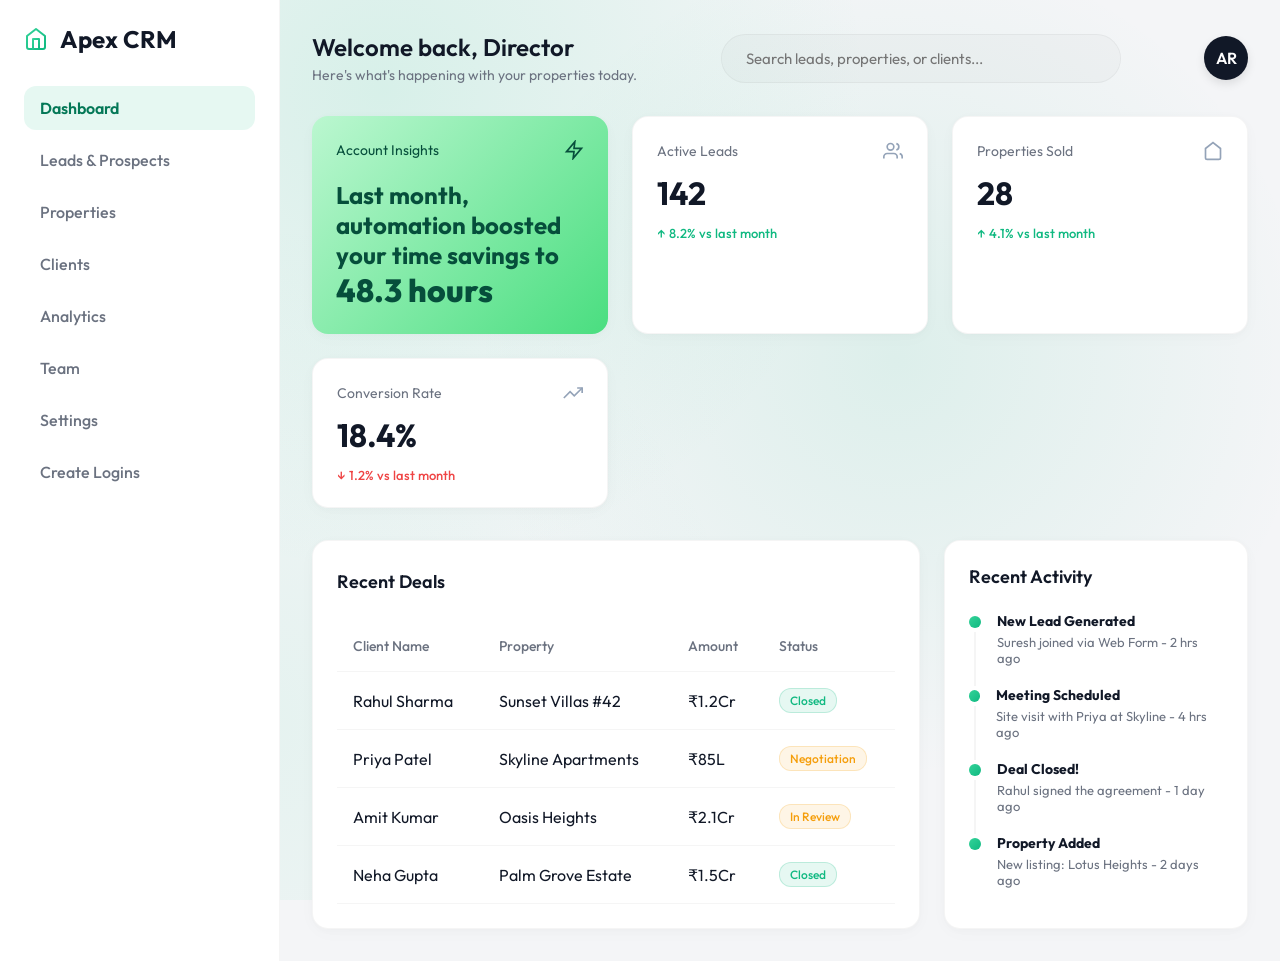
==== index.html @ 9a82abf2 "Add Create Logins option to sidebar across all HTML pages" ====
<!DOCTYPE html>
<html lang="en">
<head>
    <meta charset="UTF-8">
    <meta name="viewport" content="width=device-width, initial-scale=1.0">
    <title>Apex CRM - Dashboard</title>
    <link href="https://fonts.googleapis.com/css2?family=Outfit:wght@300;400;500;600;700&display=swap" rel="stylesheet">
    <link rel="stylesheet" href="styles.css">
</head>
<body>
    <div class="animated-bg"></div>

    <!-- Sidebar -->
    <aside class="sidebar">
        <div class="logo">
            <svg width="24" height="24" viewBox="0 0 24 24" fill="none" stroke="url(#gradient)" stroke-width="2" stroke-linecap="round" stroke-linejoin="round">
                <defs>
                    <linearGradient id="gradient" x1="0%" y1="0%" x2="100%" y2="100%">
                        <stop offset="0%" stop-color="#3b82f6" />
                        <stop offset="100%" stop-color="#8b5cf6" />
                    </linearGradient>
                </defs>
                <path d="M3 9l9-7 9 7v11a2 2 0 0 1-2 2H5a2 2 0 0 1-2-2z"></path>
                <polyline points="9 22 9 12 15 12 15 22"></polyline>
            </svg>
            Apex CRM
        </div>

        <ul class="nav-links">
            <li><a href="index.html" class="active">Dashboard</a></li>
            <li><a href="leads.html">Leads & Prospects</a></li>
            <li><a href="properties.html">Properties</a></li>
            <li><a href="clients.html">Clients</a></li>
            <li><a href="analytics.html">Analytics</a></li>
            <li><a href="team.html">Team</a></li>
            <li><a href="settings.html">Settings</a></li>
            <li><a href="create-logins.html">Create Logins</a></li>
        </ul>
    </aside>

    <!-- Main Content -->
    <main class="main-content">
        <header>
            <div>
                <h1 style="font-size: 24px; font-weight: 600;">Welcome back, Director</h1>
                <p style="color: var(--text-secondary); font-size: 14px; margin-top: 4px;">Here's what's happening with your properties today.</p>
            </div>
            
            <div class="search-bar">
                <input type="text" placeholder="Search leads, properties, or clients...">
            </div>

            <div class="user-profile">
                <div class="avatar">AR</div>
            </div>
        </header>

        <!-- Stats Grid -->
        <div class="stats-grid">
            <div class="stat-card glass bg-highlight">
                <div class="stat-header">
                    <span>Account Insights</span>
                    <svg width="20" height="20" viewBox="0 0 24 24" fill="none" stroke="currentColor" stroke-width="2"><path d="M13 2L3 14h9l-1 8 10-12h-9l1-8z"/></svg>
                </div>
                <div class="stat-value" style="font-size: 24px; margin-top: 8px;">Last month, automation boosted your time savings to <strong style="font-size: 32px; font-weight: 800;">48.3 hours</strong></div>
            </div>

            <div class="stat-card glass">
                <div class="stat-header">
                    <span>Active Leads</span>
                    <svg width="20" height="20" viewBox="0 0 24 24" fill="none" stroke="#94a3b8" stroke-width="2"><path d="M17 21v-2a4 4 0 0 0-4-4H5a4 4 0 0 0-4 4v2"></path><circle cx="9" cy="7" r="4"></circle><path d="M23 21v-2a4 4 0 0 0-3-3.87"></path><path d="M16 3.13a4 4 0 0 1 0 7.75"></path></svg>
                </div>
                <div class="stat-value">142</div>
                <div class="trend up">↑ 8.2% vs last month</div>
            </div>

            <div class="stat-card glass">
                <div class="stat-header">
                    <span>Properties Sold</span>
                    <svg width="20" height="20" viewBox="0 0 24 24" fill="none" stroke="#94a3b8" stroke-width="2"><path d="M3 9l9-7 9 7v11a2 2 0 0 1-2 2H5a2 2 0 0 1-2-2z"></path></svg>
                </div>
                <div class="stat-value">28</div>
                <div class="trend up">↑ 4.1% vs last month</div>
            </div>

            <div class="stat-card glass">
                <div class="stat-header">
                    <span>Conversion Rate</span>
                    <svg width="20" height="20" viewBox="0 0 24 24" fill="none" stroke="#94a3b8" stroke-width="2"><polyline points="23 6 13.5 15.5 8.5 10.5 1 18"></polyline><polyline points="17 6 23 6 23 12"></polyline></svg>
                </div>
                <div class="stat-value">18.4%</div>
                <div class="trend down">↓ 1.2% vs last month</div>
            </div>
        </div>

        <!-- Charts and Tables -->
        <div class="content-grid">
            <div class="panel glass">
                <div class="panel-header">
                    <h3 class="panel-title">Recent Deals</h3>
                    <button style="background: rgba(255,255,255,0.1); border: none; color: white; padding: 8px 16px; border-radius: 8px; cursor: pointer;">View All</button>
                </div>
                <table class="data-table">
                    <thead>
                        <tr>
                            <th>Client Name</th>
                            <th>Property</th>
                            <th>Amount</th>
                            <th>Status</th>
                        </tr>
                    </thead>
                    <tbody>
                        <tr>
                            <td>Rahul Sharma</td>
                            <td>Sunset Villas #42</td>
                            <td>₹1.2Cr</td>
                            <td><span class="status-badge status-active">Closed</span></td>
                        </tr>
                        <tr>
                            <td>Priya Patel</td>
                            <td>Skyline Apartments</td>
                            <td>₹85L</td>
                            <td><span class="status-badge status-pending">Negotiation</span></td>
                        </tr>
                        <tr>
                            <td>Amit Kumar</td>
                            <td>Oasis Heights</td>
                            <td>₹2.1Cr</td>
                            <td><span class="status-badge status-pending">In Review</span></td>
                        </tr>
                        <tr>
                            <td>Neha Gupta</td>
                            <td>Palm Grove Estate</td>
                            <td>₹1.5Cr</td>
                            <td><span class="status-badge status-active">Closed</span></td>
                        </tr>
                    </tbody>
                </table>
            </div>

            <div class="panel glass">
                <div class="panel-header">
                    <h3 class="panel-title">Recent Activity</h3>
                </div>
                <div class="timeline">
                    <div class="timeline-item">
                        <div class="timeline-dot"></div>
                        <div class="timeline-content">
                            <h4>New Lead Generated</h4>
                            <p>Suresh joined via Web Form - 2 hrs ago</p>
                        </div>
                    </div>
                    <div class="timeline-item">
                        <div class="timeline-dot"></div>
                        <div class="timeline-content">
                            <h4>Meeting Scheduled</h4>
                            <p>Site visit with Priya at Skyline - 4 hrs ago</p>
                        </div>
                    </div>
                    <div class="timeline-item">
                        <div class="timeline-dot"></div>
                        <div class="timeline-content">
                            <h4>Deal Closed!</h4>
                            <p>Rahul signed the agreement - 1 day ago</p>
                        </div>
                    </div>
                    <div class="timeline-item">
                        <div class="timeline-dot"></div>
                        <div class="timeline-content">
                            <h4>Property Added</h4>
                            <p>New listing: Lotus Heights - 2 days ago</p>
                        </div>
                    </div>
                </div>
            </div>
        </div>
    </main>
</body>
</html>
---- styles.css ----
:root {
    --bg-color: #f4f5f7;
    --surface-color: #ffffff;
    --surface-border: rgba(0, 0, 0, 0.04);
    --text-primary: #111827;
    --text-secondary: #6b7280;
    --accent-gradient: linear-gradient(135deg, #34d399 0%, #10b981 100%);
    --accent-color: #10b981;
    --danger: #ef4444;
    --success: #10b981;
    --warning: #f59e0b;
}

* {
    margin: 0;
    padding: 0;
    box-sizing: border-box;
    font-family: 'Outfit', sans-serif;
}

body {
    background-color: var(--bg-color);
    color: var(--text-primary);
    min-height: 100vh;
    display: flex;
    overflow: hidden;
}

/* Clean Card utility */
.glass {
    background: var(--surface-color);
    border: 1px solid var(--surface-border);
    border-radius: 16px;
    box-shadow: 0 4px 20px rgba(0, 0, 0, 0.02), 0 2px 8px rgba(0, 0, 0, 0.02);
}

/* Sidebar */
.sidebar {
    width: 280px;
    padding: 24px;
    display: flex;
    flex-direction: column;
    gap: 32px;
    border-right: 1px solid var(--surface-border);
    background: #ffffff;
    z-index: 10;
}

.logo {
    font-size: 24px;
    font-weight: 700;
    color: var(--text-primary);
    display: flex;
    align-items: center;
    gap: 12px;
}

.logo svg stop:first-child { stop-color: #34d399; }
.logo svg stop:last-child { stop-color: #10b981; }

.nav-links {
    display: flex;
    flex-direction: column;
    gap: 8px;
    list-style: none;
}

.nav-links li a {
    display: flex;
    align-items: center;
    gap: 16px;
    padding: 12px 16px;
    color: var(--text-secondary);
    text-decoration: none;
    border-radius: 12px;
    transition: all 0.3s ease;
    font-weight: 500;
}

.nav-links li a:hover {
    background: rgba(16, 185, 129, 0.05);
    color: var(--text-primary);
    transform: translateX(4px);
}

.nav-links li a.active {
    background: rgba(16, 185, 129, 0.1);
    color: #047857;
    font-weight: 600;
}

/* Main Content */
.main-content {
    flex: 1;
    padding: 32px;
    overflow-y: auto;
    display: flex;
    flex-direction: column;
    gap: 32px;
}

/* Header */
header {
    display: flex;
    justify-content: space-between;
    align-items: center;
}

.search-bar {
    position: relative;
    width: 400px;
}

.search-bar input {
    width: 100%;
    padding: 14px 24px;
    border-radius: 30px;
    border: 1px solid var(--surface-border);
    background: rgba(0, 0, 0, 0.02);
    color: var(--text-primary);
    font-size: 15px;
    transition: all 0.3s ease;
}

.search-bar input:focus {
    outline: none;
    border-color: rgba(37, 99, 235, 0.3);
    background: white;
    box-shadow: 0 0 0 4px rgba(37, 99, 235, 0.1);
}

.user-profile {
    display: flex;
    align-items: center;
    gap: 16px;
}

.avatar {
    width: 44px;
    height: 44px;
    border-radius: 50%;
    background: #111827;
    color: white;
    display: flex;
    align-items: center;
    justify-content: center;
    font-weight: 600;
    font-size: 16px;
    box-shadow: 0 4px 10px rgba(0, 0, 0, 0.1);
    cursor: pointer;
    transition: transform 0.3s ease;
}

.avatar:hover {
    transform: scale(1.05);
}

/* Dashboard Grid */
.stats-grid {
    display: grid;
    grid-template-columns: repeat(auto-fit, minmax(240px, 1fr));
    gap: 24px;
}

.stat-card {
    padding: 24px;
    display: flex;
    flex-direction: column;
    gap: 12px;
    transition: transform 0.3s ease, box-shadow 0.3s ease;
}

.stat-card:hover {
    transform: translateY(-5px);
    box-shadow: 0 15px 35px rgba(0, 0, 0, 0.05);
}

.stat-header {
    display: flex;
    justify-content: space-between;
    align-items: center;
    color: var(--text-secondary);
    font-size: 14px;
}

.stat-value {
    font-size: 32px;
    font-weight: 700;
}

.trend {
    font-size: 13px;
    font-weight: 500;
    display: flex;
    align-items: center;
    gap: 4px;
}

.trend.up { color: var(--success); }
.trend.down { color: var(--danger); }

/* Tables & Charts area */
.content-grid {
    display: grid;
    grid-template-columns: 2fr 1fr;
    gap: 24px;
}

.panel {
    padding: 24px;
}

.panel-header {
    display: flex;
    justify-content: space-between;
    align-items: center;
    margin-bottom: 24px;
}

.panel-title {
    font-size: 18px;
    font-weight: 600;
}

/* Table */
.data-table {
    width: 100%;
    border-collapse: collapse;
}

.data-table th, .data-table td {
    padding: 16px;
    text-align: left;
    border-bottom: 1px solid var(--surface-border);
}

.data-table th {
    color: var(--text-secondary);
    font-weight: 500;
    font-size: 14px;
}

.data-table tr {
    transition: background 0.3s ease;
}

.data-table tr:hover {
    background: rgba(0, 0, 0, 0.01);
}

.status-badge {
    padding: 6px 12px;
    border-radius: 20px;
    font-size: 12px;
    font-weight: 500;
}

.status-active { background: rgba(16, 185, 129, 0.1); color: var(--success); border: 1px solid rgba(16, 185, 129, 0.2); }
.status-pending { background: rgba(245, 158, 11, 0.1); color: var(--warning); border: 1px solid rgba(245, 158, 11, 0.2); }

/* Activity Timeline */
.timeline {
    display: flex;
    flex-direction: column;
    gap: 20px;
}

.timeline-item {
    display: flex;
    gap: 16px;
    position: relative;
}

.timeline-item::before {
    content: '';
    position: absolute;
    left: 5px;
    top: 20px;
    bottom: -20px;
    width: 2px;
    background: var(--surface-border);
}

.timeline-item:last-child::before {
    display: none;
}

.timeline-dot {
    width: 12px;
    height: 12px;
    border-radius: 50%;
    background: var(--accent-gradient);
    margin-top: 4px;
    position: relative;
    z-index: 1;
    box-shadow: 0 0 0 4px rgba(255, 255, 255, 0.8);
}

.timeline-content h4 {
    font-size: 14px;
    margin-bottom: 4px;
}

.timeline-content p {
    font-size: 13px;
    color: var(--text-secondary);
}

.animated-bg {
    position: absolute;
    top: 0; left: 0; right: 0; bottom: 0;
    z-index: -1;
    background: 
        radial-gradient(circle at 30% 10%, rgba(52, 211, 153, 0.15) 0%, transparent 40%),
        radial-gradient(circle at 70% 40%, rgba(16, 185, 129, 0.1) 0%, transparent 40%),
        radial-gradient(circle at 20% 80%, rgba(52, 211, 153, 0.08) 0%, transparent 40%);
    animation: pulseBg 15s ease-in-out infinite alternate;
}

@keyframes pulseBg {
    0% { transform: scale(1) translate(0, 0); opacity: 0.7; }
    100% { transform: scale(1.05) translate(20px, -20px); opacity: 1; }
}

/* Kanban Board for Leads */
.kanban-board {
    display: grid;
    grid-template-columns: repeat(auto-fit, minmax(280px, 1fr));
    gap: 24px;
    align-items: start;
}

.kanban-column {
    display: flex;
    flex-direction: column;
    gap: 16px;
}

.kanban-header {
    font-weight: 600;
    font-size: 16px;
    padding-bottom: 8px;
    border-bottom: 2px solid var(--surface-border);
    display: flex;
    justify-content: space-between;
}

.kanban-card {
    padding: 16px;
    display: flex;
    flex-direction: column;
    gap: 8px;
    cursor: grab;
    background: white;
    border: 1px solid var(--surface-border);
    box-shadow: 0 4px 12px rgba(0,0,0,0.02);
}

.kanban-card h4 {
    font-size: 15px;
    margin-bottom: 4px;
}
.kanban-card p {
    font-size: 13px;
    color: var(--text-secondary);
}

/* Property Grid */
.property-grid {
    display: grid;
    grid-template-columns: repeat(auto-fill, minmax(300px, 1fr));
    gap: 24px;
}

.property-card {
    overflow: hidden;
    display: flex;
    flex-direction: column;
    background: white;
    box-shadow: 0 8px 24px rgba(0,0,0,0.04);
}

.property-image {
    height: 180px;
    background: linear-gradient(135deg, #e2e8f0, #cbd5e1);
    position: relative;
}

.property-price {
    position: absolute;
    bottom: 12px;
    right: 12px;
    background: rgba(255,255,255,0.9);
    padding: 6px 12px;
    border-radius: 8px;
    font-weight: 600;
    backdrop-filter: blur(4px);
    color: var(--text-primary);
    box-shadow: 0 4px 12px rgba(0,0,0,0.1);
}

.property-details {
    padding: 20px;
    display: flex;
    flex-direction: column;
    gap: 8px;
}

.property-meta {
    display: flex;
    gap: 16px;
    color: var(--text-secondary);
    font-size: 13px;
    margin-top: 8px;
}

/* Forms */
.form-group {
    display: flex;
    flex-direction: column;
    gap: 8px;
    margin-bottom: 20px;
}

.form-group label {
    font-size: 14px;
    color: var(--text-secondary);
    font-weight: 500;
}

.form-group input, .form-group select, .form-group textarea {
    padding: 12px 16px;
    border-radius: 12px;
    border: 1px solid var(--surface-border);
    background: rgba(0, 0, 0, 0.02);
    color: var(--text-primary);
    font-family: 'Outfit', sans-serif;
    transition: all 0.3s ease;
}

.form-group input:focus, .form-group select:focus, .form-group textarea:focus {
    outline: none;
    border-color: rgba(37, 99, 235, 0.3);
    background: white;
    box-shadow: 0 0 0 4px rgba(37, 99, 235, 0.1);
}

.btn {
    padding: 12px 24px;
    border-radius: 12px;
    border: none;
    font-weight: 600;
    cursor: pointer;
    transition: all 0.3s ease;
    font-family: 'Outfit', sans-serif;
}

.btn-primary {
    background: #111827;
    color: white;
    box-shadow: 0 4px 15px rgba(0, 0, 0, 0.1);
}

.btn-primary:hover {
    transform: translateY(-2px);
    box-shadow: 0 6px 20px rgba(0, 0, 0, 0.15);
}

/* Insight Highlight Card */
.bg-highlight {
    background: linear-gradient(135deg, #bbf7d0 0%, #4ade80 100%);
    color: #064e3b;
    border: none;
}
.bg-highlight .stat-header, .bg-highlight .stat-header svg, .bg-highlight .trend {
    color: #064e3b;
    stroke: #064e3b;
}
.bg-highlight .trend.up { color: #022c22; font-weight: 600; }

.btn-secondary {
    background: white;
    color: var(--text-primary);
    border: 1px solid var(--surface-border);
    box-shadow: 0 2px 8px rgba(0,0,0,0.02);
}

.btn-secondary:hover {
    background: #f8fafc;
}

/* Modal Styles */
.modal-overlay {
    position: fixed;
    top: 0;
    left: 0;
    width: 100%;
    height: 100%;
    background: rgba(17, 24, 39, 0.4);
    backdrop-filter: blur(4px);
    display: flex;
    align-items: center;
    justify-content: center;
    z-index: 1000;
    opacity: 0;
    pointer-events: none;
    transition: opacity 0.3s ease;
}

.modal-overlay.active {
    opacity: 1;
    pointer-events: auto;
}

.modal-content {
    background: #ffffff;
    border-radius: 24px;
    width: 100%;
    max-width: 480px;
    padding: 32px;
    box-shadow: 0 20px 40px rgba(0, 0, 0, 0.1);
    transform: translateY(20px);
    transition: transform 0.3s ease;
}

.modal-overlay.active .modal-content {
    transform: translateY(0);
}

.modal-header {
    display: flex;
    justify-content: space-between;
    align-items: center;
    margin-bottom: 24px;
}

.modal-title {
    font-size: 20px;
    font-weight: 600;
    color: var(--text-primary);
}

.close-btn {
    background: none;
    border: none;
    font-size: 24px;
    color: var(--text-secondary);
    cursor: pointer;
    transition: color 0.3s ease;
    display: flex;
    align-items: center;
    justify-content: center;
    width: 32px;
    height: 32px;
    border-radius: 50%;
}

.close-btn:hover {
    color: var(--danger);
    background: rgba(0,0,0,0.05);
}

.modal-actions {
    display: flex;
    justify-content: flex-end;
    gap: 12px;
    margin-top: 32px;
}

.status-badge {
    padding: 4px 10px;
    border-radius: 12px;
    font-weight: 500;
    font-size: 12px;
    cursor: pointer;
    transition: opacity 0.2s ease, transform 0.1s ease;
    display: inline-block;
}

.status-badge:hover {
    opacity: 0.8;
    transform: scale(1.05);
}

/* Hide scrollbar for Chrome, Safari and Opera */
.hide-scrollbar::-webkit-scrollbar {
    display: none;
}
/* Hide scrollbar for IE, Edge and Firefox */
.hide-scrollbar {
    -ms-overflow-style: none;  /* IE and Edge */
    scrollbar-width: none;  /* Firefox */
}
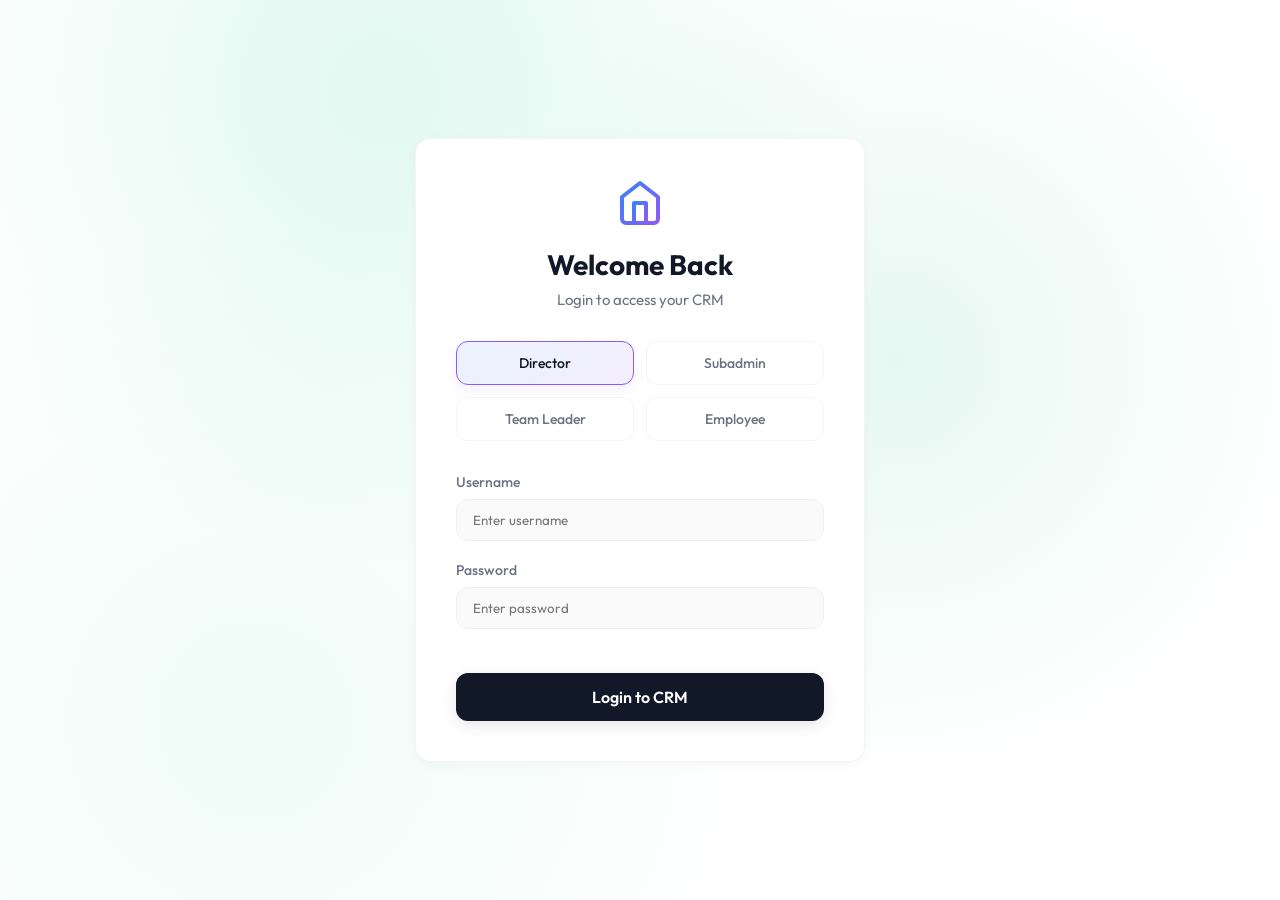
==== commit c405bb3b: "Add login page with role selection and auth check across all pages" ====
--- a/index.html
+++ b/index.html
@@ -6,6 +6,11 @@
     <title>Apex CRM - Dashboard</title>
     <link href="https://fonts.googleapis.com/css2?family=Outfit:wght@300;400;500;600;700&display=swap" rel="stylesheet">
     <link rel="stylesheet" href="styles.css">
+    <script>
+        if (!localStorage.getItem('isLoggedIn')) {
+            window.location.href = 'login.html';
+        }
+    </script>
 </head>
 <body>
     <div class="animated-bg"></div>
